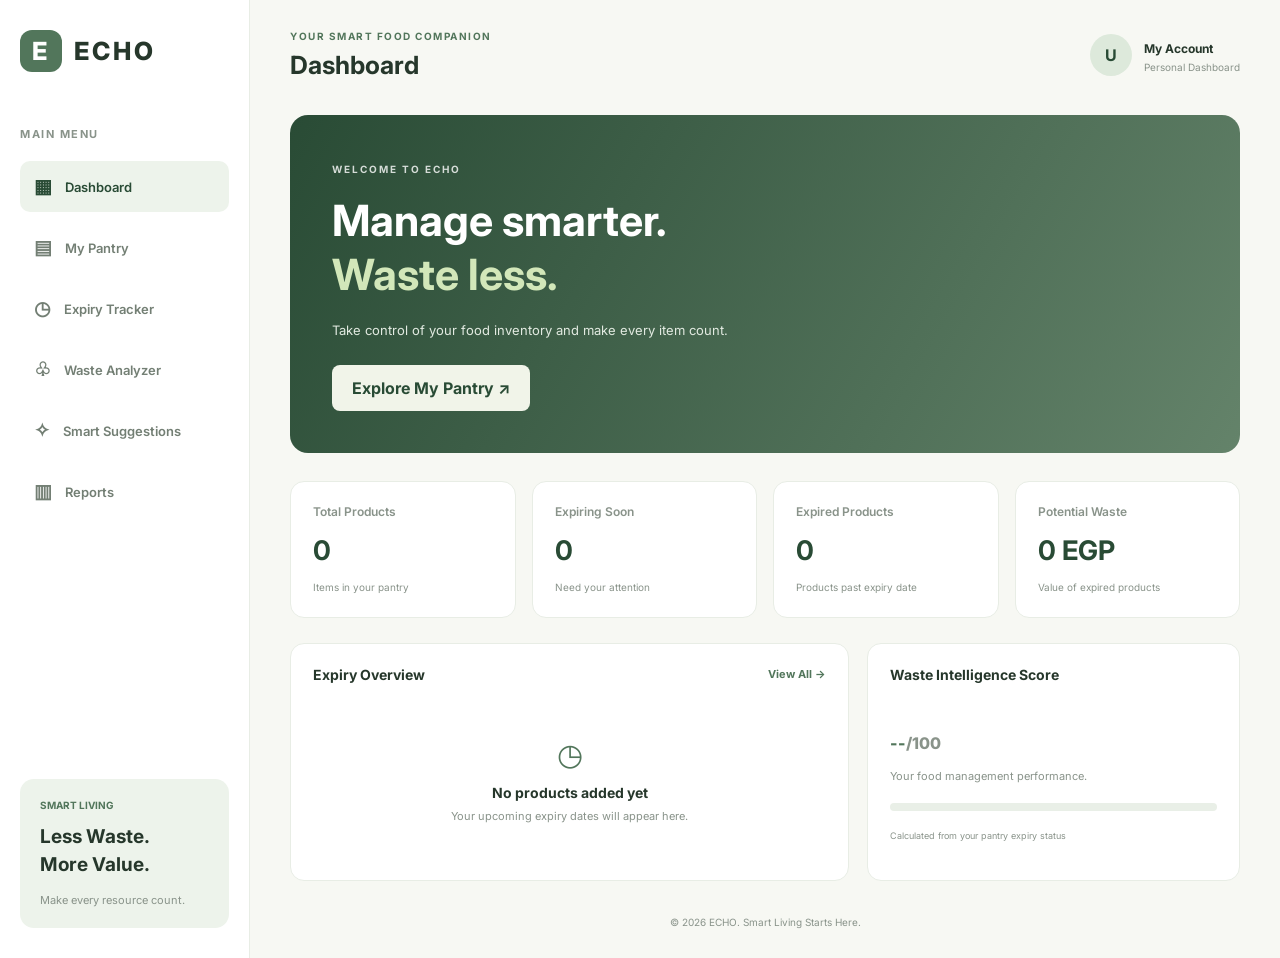
==== index.html @ 6475dd19 "Add files via upload" ====
<!DOCTYPE html>
<html lang="en">
<head>
    <meta charset="UTF-8">
    <meta name="viewport" content="width=device-width, initial-scale=1.0">
    <meta name="description" content="ECHO - Smart Food Waste Detection and Management System">
    <title>ECHO | Smart Food Management</title>

    <link rel="stylesheet" href="css/style.css">
    <link rel="preconnect" href="https://fonts.googleapis.com">
    <link rel="preconnect" href="https://fonts.gstatic.com" crossorigin>
    <link href="https://fonts.googleapis.com/css2?family=Inter:wght@400;500;600;700;800&display=swap" rel="stylesheet">
</head>

<body>

<div class="app-container">

    <aside class="sidebar">

        <div class="brand">
            <div class="brand-icon">E</div>
            <span>ECHO</span>
        </div>

        <p class="menu-label">MAIN MENU</p>

        <nav class="sidebar-nav">

            <a href="index.html" class="nav-link active">
                <span>▦</span> Dashboard
            </a>

            <a href="pantry.html" class="nav-link">
                <span>▤</span> My Pantry
            </a>

            <a href="expiry.html" class="nav-link">
                <span>◷</span> Expiry Tracker
            </a>

            <a href="waste.html" class="nav-link">
                <span>♧</span> Waste Analyzer
            </a>

            <a href="smart.html" class="nav-link">
                <span>✧</span> Smart Suggestions
            </a>

            <a href="reports.html" class="nav-link">
                <span>▥</span> Reports
            </a>

        </nav>

        <div class="sidebar-bottom">
            <p>SMART LIVING</p>
            <h3>Less Waste.<br>More Value.</h3>
            <span>Make every resource count.</span>
        </div>

    </aside>

    <main class="main-content">

        <header class="topbar">

            <div>
                <p class="date-label">YOUR SMART FOOD COMPANION</p>
                <h2>Dashboard</h2>
            </div>

            <div class="profile">
                <div class="profile-avatar">U</div>
                <div>
                    <strong>My Account</strong>
                    <p>Personal Dashboard</p>
                </div>
            </div>

        </header>

        <section class="welcome-section">

            <div>
                <span class="welcome-tag">WELCOME TO ECHO</span>

                <h1>
                    Manage smarter.<br>
                    <span>Waste less.</span>
                </h1>

                <p>
                    Take control of your food inventory and make every item count.
                </p>

                <a href="pantry.html" class="primary-btn">
                    Explore My Pantry ↗
                </a>
            </div>

        </section>

        <section class="stats-grid">

            <div class="stat-card">
                <p>Total Products</p>
                <h2 id="dashboardTotal">0</h2>
                <span>Items in your pantry</span>
            </div>

            <div class="stat-card">
                <p>Expiring Soon</p>
                <h2 id="dashboardExpiring">0</h2>
                <span>Need your attention</span>
            </div>

            <div class="stat-card">
                <p>Expired Products</p>
                <h2 id="dashboardExpired">0</h2>
                <span>Products past expiry date</span>
            </div>

            <div class="stat-card">
                <p>Potential Waste</p>
                <h2 id="dashboardWaste">0 EGP</h2>
                <span>Value of expired products</span>
            </div>

        </section>

        <section class="bottom-grid">

            <div class="content-card">

                <div class="card-heading">
                    <h3>Expiry Overview</h3>
                    <a href="expiry.html">View All →</a>
                </div>

                <div id="dashboardExpiryList" class="expiry-list">

                    <div class="empty-state">
                        <div class="empty-icon">◷</div>
                        <h3>No products added yet</h3>
                        <p>Your upcoming expiry dates will appear here.</p>
                    </div>

                </div>

            </div>

            <div class="content-card score-card">

                <h3>Waste Intelligence Score</h3>

                <div class="score-number">
                    <span id="dashboardScore">--</span><span>/100</span>
                </div>

                <p id="dashboardScoreMessage">
                    Your food management performance.
                </p>

                <div class="score-bar">
                    <div id="dashboardScoreBar"></div>
                </div>

                <small>Calculated from your pantry expiry status</small>

            </div>

        </section>

        <footer>
            <p>© 2026 ECHO. Smart Living Starts Here.</p>
        </footer>

    </main>

</div>

<script src="js/app.js"></script>
<button id="backToTop" class="back-to-top" aria-label="Back to top" title="Back to top">
    ↑
</button>

<script src="js/app.js"></script>
<script src="js/back-to-top.js"></script>
</body>
</body>
</html>
---- css/style.css ----
@import url('https://fonts.googleapis.com/css2?family=Inter:wght@400;500;600;700;800&display=swap');

:root {
    --primary: #52765B;
    --primary-dark: #294B35;
    --background: #F7F8F3;
    --white: #FFFFFF;
    --text: #26372B;
    --muted: #89938A;
    --border: #E8EDE5;
}

* {
    margin: 0;
    padding: 0;
    box-sizing: border-box;
}

body {
    font-family: 'Inter', sans-serif;
    background: var(--background);
    color: var(--text);
}

.app-container {
    display: flex;
    min-height: 100vh;
}

/* Sidebar */

.sidebar {
    width: 250px;
    background: var(--white);
    padding: 30px 20px;
    display: flex;
    flex-direction: column;
    border-right: 1px solid var(--border);
    flex-shrink: 0;
}

.brand {
    display: flex;
    align-items: center;
    gap: 12px;
    font-size: 25px;
    font-weight: 800;
    letter-spacing: 3px;
    margin-bottom: 55px;
}

.brand-icon {
    width: 42px;
    height: 42px;
    background: var(--primary);
    color: white;
    border-radius: 12px;
    display: grid;
    place-items: center;
}

.menu-label {
    color: var(--muted);
    font-size: 11px;
    font-weight: 700;
    letter-spacing: 1.5px;
    margin-bottom: 20px;
}

.sidebar-nav {
    display: flex;
    flex-direction: column;
    gap: 10px;
}

.nav-link {
    text-decoration: none;
    color: #737F74;
    padding: 14px;
    border-radius: 10px;
    display: flex;
    gap: 13px;
    align-items: center;
    font-size: 13px;
    font-weight: 600;
    transition: 0.3s;
}

.nav-link:hover,
.nav-link.active {
    background: #EDF3EB;
    color: var(--primary-dark);
}

.nav-link span {
    font-size: 19px;
}

.sidebar-bottom {
    margin-top: auto;
    background: #EDF3EB;
    padding: 20px;
    border-radius: 14px;
}

.sidebar-bottom p {
    color: var(--primary);
    font-size: 10px;
    font-weight: 700;
    margin-bottom: 12px;
}

.sidebar-bottom h3 {
    font-size: 19px;
    line-height: 1.5;
    margin-bottom: 8px;
}

.sidebar-bottom span {
    font-size: 11px;
    color: var(--muted);
}

/* Main */

.main-content {
    flex: 1;
    padding: 30px 40px;
    min-width: 0;
}

.topbar {
    display: flex;
    justify-content: space-between;
    align-items: center;
    margin-bottom: 35px;
}

.date-label {
    font-size: 10px;
    color: var(--primary);
    letter-spacing: 1.5px;
    font-weight: 700;
    margin-bottom: 8px;
}

.topbar h2 {
    font-size: 25px;
}

.profile {
    display: flex;
    align-items: center;
    gap: 12px;
}

.profile-avatar {
    width: 42px;
    height: 42px;
    background: #DDE9DB;
    color: var(--primary-dark);
    display: grid;
    place-items: center;
    border-radius: 50%;
    font-weight: 700;
}

.profile strong {
    font-size: 12px;
}

.profile p {
    color: var(--muted);
    font-size: 10px;
    margin-top: 4px;
}

/* Welcome */

.welcome-section {
    background: linear-gradient(120deg, #294B35, #64836A);
    color: white;
    border-radius: 18px;
    padding: 42px;
    margin-bottom: 28px;
}

.welcome-tag {
    font-size: 10px;
    letter-spacing: 2px;
    opacity: 0.8;
    font-weight: 700;
}

.welcome-section h1 {
    font-size: clamp(30px, 4vw, 43px);
    line-height: 1.25;
    margin: 17px 0;
}

.welcome-section h1 span {
    color: #D2E7B9;
}

.welcome-section p {
    font-size: 13px;
    color: #E2EAE1;
    margin-bottom: 24px;
    line-height: 1.7;
}

.primary-btn {
    background: #F1F4E9;
    color: var(--primary-dark);
    border: none;
    padding: 13px 20px;
    border-radius: 8px;
    font-weight: 700;
    cursor: pointer;
    transition: 0.3s;
}

.primary-btn:hover {
    background: white;
    transform: translateY(-2px);
}

/* Statistics */

.stats-grid {
    display: grid;
    grid-template-columns: repeat(4, 1fr);
    gap: 16px;
    margin-bottom: 25px;
}

.stat-card,
.content-card {
    background: white;
    border: 1px solid var(--border);
    border-radius: 14px;
    padding: 22px;
}

.stat-card p {
    color: var(--muted);
    font-size: 12px;
    font-weight: 600;
}

.stat-card h2 {
    font-size: 27px;
    margin: 15px 0 8px;
    color: var(--primary-dark);
}

.stat-card span {
    color: var(--muted);
    font-size: 10px;
}

/* Bottom Cards */

.bottom-grid {
    display: grid;
    grid-template-columns: 1.5fr 1fr;
    gap: 18px;
}

.card-heading {
    display: flex;
    justify-content: space-between;
    align-items: center;
}

.card-heading h3,
.content-card h3 {
    font-size: 14px;
}

.card-heading span {
    color: var(--primary);
    font-size: 11px;
}

.empty-state {
    text-align: center;
    padding: 35px 10px;
}

.empty-icon {
    font-size: 30px;
    color: var(--primary);
    margin-bottom: 12px;
}

.empty-state h3 {
    margin-bottom: 8px;
}

.empty-state p {
    color: var(--muted);
    font-size: 11px;
}

.score-number {
    font-size: 42px;
    font-weight: 800;
    color: var(--primary);
    margin: 25px 0 10px;
}

.score-number span {
    font-size: 16px;
    color: var(--muted);
}

.score-card p {
    font-size: 11px;
    color: var(--muted);
}

.score-bar {
    height: 8px;
    background: #E9EFE7;
    border-radius: 20px;
    margin: 20px 0 12px;
    overflow: hidden;
}

.score-bar div {
    width: 82%;
    height: 100%;
    background: var(--primary);
    border-radius: 20px;
}

.score-card small {
    color: var(--muted);
    font-size: 9px;
}

footer {
    text-align: center;
    color: var(--muted);
    font-size: 10px;
    margin-top: 35px;
}

/* Responsive */

@media (max-width: 1050px) {
    .stats-grid {
        grid-template-columns: repeat(2, 1fr);
    }
}

@media (max-width: 750px) {
    .sidebar {
        width: 75px;
        padding: 20px 10px;
    }

    .brand {
        justify-content: center;
        margin-bottom: 35px;
    }

    .brand span,
    .menu-label,
    .nav-link:not(.active)::after,
    .sidebar-bottom {
        display: none;
    }

    .nav-link {
        justify-content: center;
        padding: 14px 5px;
        font-size: 0;
    }

    .nav-link span {
        font-size: 20px;
    }

    .main-content {
        padding: 22px 15px;
    }

    .bottom-grid {
        grid-template-columns: 1fr;
    }

    .welcome-section {
        padding: 28px 20px;
    }
}

@media (max-width: 480px) {
    .stats-grid {
        grid-template-columns: 1fr;
    }

    .profile strong,
    .profile p {
        display: none;
    }

    .topbar h2 {
        font-size: 20px;
    }
}

/* Dashboard Enhancements */

.primary-btn {
    display: inline-block;
    text-decoration: none;
}

/* Expiry Overview */

.card-heading a {
    color: var(--primary);
    font-size: 11px;
    font-weight: 700;
    text-decoration: none;
}

.card-heading a:hover {
    color: var(--primary-dark);
}

.expiry-list {
    margin-top: 18px;
}

.expiry-item {
    display: flex;
    justify-content: space-between;
    align-items: center;
    gap: 12px;
    padding: 15px 0;
    border-bottom: 1px solid var(--border);
}

.expiry-item:last-child {
    border-bottom: none;
}

.expiry-product-info {
    display: flex;
    flex-direction: column;
    gap: 6px;
    min-width: 0;
}

.expiry-product-info strong {
    font-size: 12px;
    overflow-wrap: anywhere;
}

.expiry-product-info span {
    font-size: 10px;
    color: var(--muted);
}

.expiry-badge {
    background: #FFF4DF;
    color: #A66A16;
    padding: 7px 10px;
    border-radius: 20px;
    font-size: 10px;
    font-weight: 700;
    white-space: nowrap;
}

/* Intelligence Score */

#dashboardScoreBar {
    width: 0;
    height: 100%;
    background: var(--primary);
    border-radius: 20px;
    transition: width 0.5s ease;
}

#dashboardScore {
    color: var(--primary);
}

/* Responsive */

@media (max-width: 480px) {
    .expiry-item {
        align-items: flex-start;
    }

    .expiry-badge {
        font-size: 9px;
        padding: 6px 8px;
    }
}
/* Back To Top Button */

.back-to-top {
    position: fixed;
    bottom: 30px;
    right: 30px;
    width: 48px;
    height: 48px;
    border: none;
    border-radius: 50%;
    background: #55785d;
    color: #ffffff;
    font-size: 26px;
    font-weight: bold;
    cursor: pointer;
    display: flex;
    align-items: center;
    justify-content: center;
    box-shadow: 0 4px 12px rgba(0, 0, 0, 0.15);
    opacity: 0;
    visibility: hidden;
    transform: translateY(15px);
    transition: 0.3s ease;
    z-index: 9999;
}

.back-to-top.show {
    opacity: 1;
    visibility: visible;
    transform: translateY(0);
}

.back-to-top:hover {
    background: #354f3b;
    transform: translateY(-4px);
}

@media (max-width: 768px) {
    .back-to-top {
        right: 18px;
        bottom: 20px;
        width: 44px;
        height: 44px;
    }
}
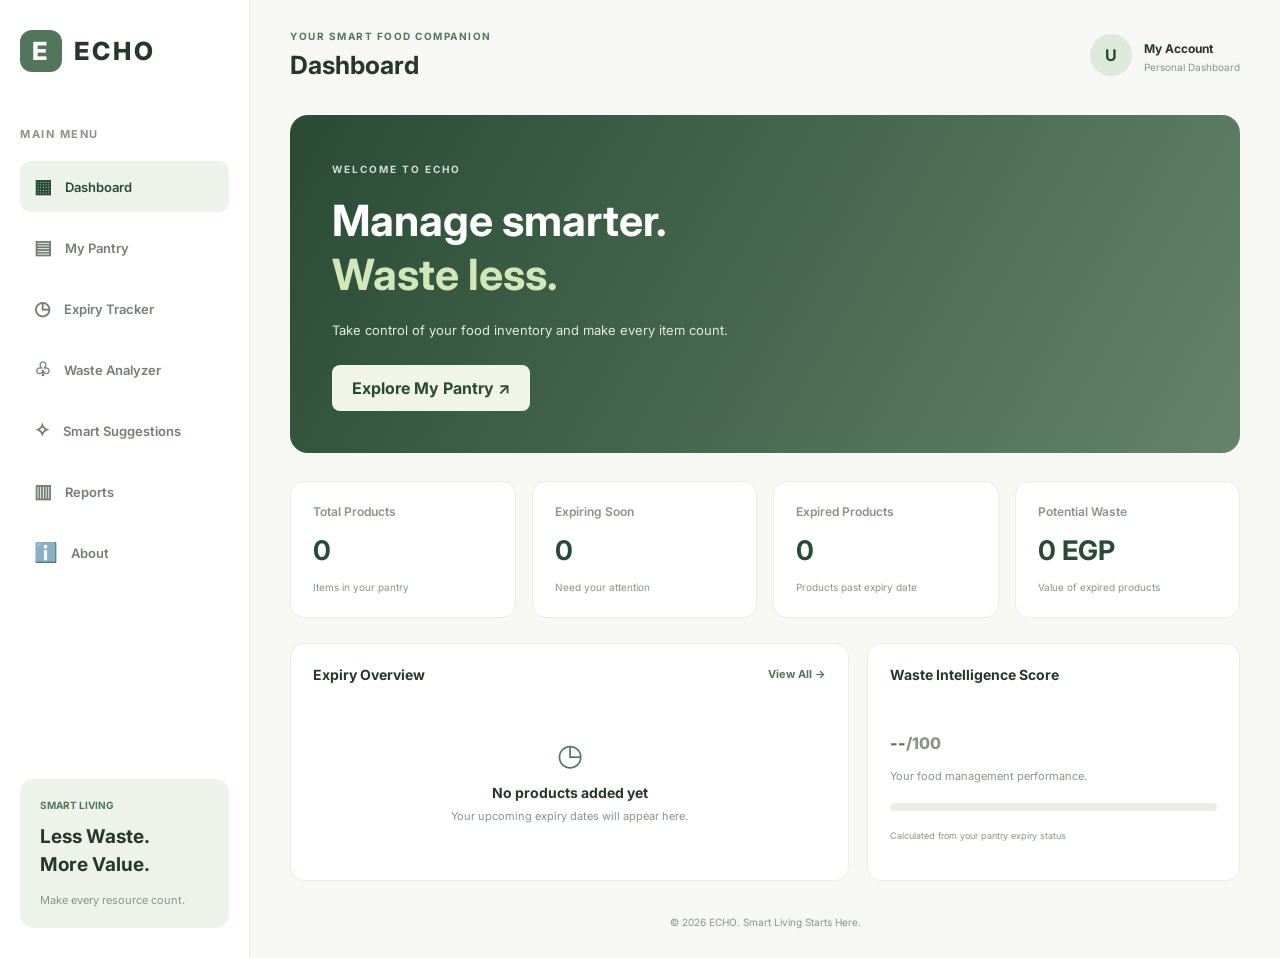
==== commit 4348aacb: "Add About link to sidebar navigation Added 'About' link to the sidebar navigation." ====
--- a/index.html
+++ b/index.html
@@ -51,7 +51,9 @@
             <a href="reports.html" class="nav-link">
                 <span>▥</span> Reports
             </a>
-
+<a href="about.html" class="nav-link">
+    <span>ℹ️</span>About
+</a>
         </nav>
 
         <div class="sidebar-bottom">
@@ -190,4 +192,4 @@
 <script src="js/back-to-top.js"></script>
 </body>
 </body>
-</html>+</html>
